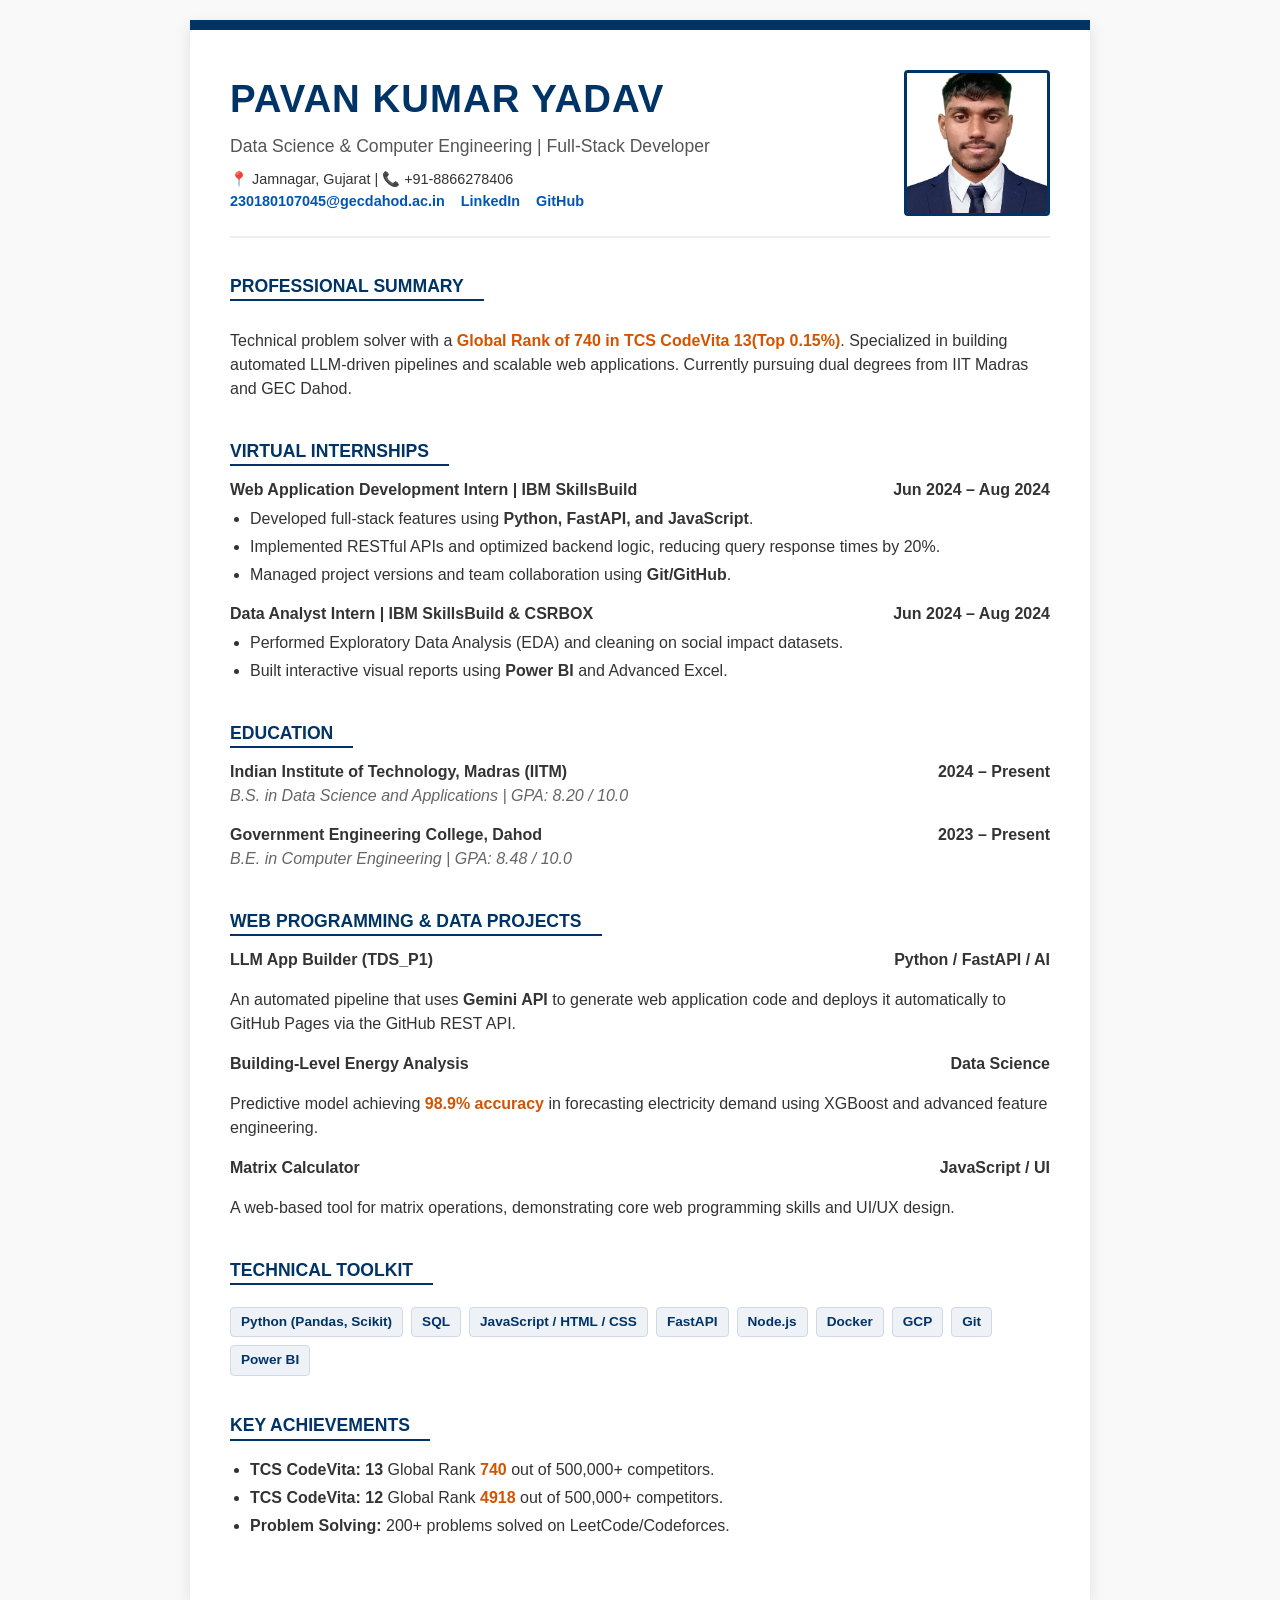
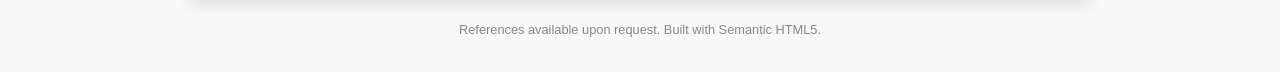
==== exp1.html @ a9606b03 "Initial commit" ====
<!DOCTYPE html>
<html lang="en">

<head>
    <meta charset="UTF-8">
    <meta name="viewport" content="width=device-width, initial-scale=1.0">
    <title>Resume - Pavan Kumar Yadav</title>
    <style>
        :root {
            --main-blue: #003366;
            --accent-orange: #d35400;
        }

        body {
            font-family: 'Segoe UI', Arial, sans-serif;
            line-height: 1.5;
            color: #333;
            max-width: 900px;
            margin: 0 auto;
            padding: 20px;
            background: #f9f9f9;
        }

        /* Layout */
        main {
            background: white;
            padding: 40px;
            border-top: 10px solid var(--main-blue);
            box-shadow: 0 5px 15px rgba(0, 0, 0, 0.1);
        }

        /* Header */
        header {
            display: flex;
            justify-content: space-between;
            align-items: flex-start;
            border-bottom: 2px solid #eee;
            padding-bottom: 20px;
            margin-bottom: 20px;
        }

        .header-text h1 {
            margin: 0;
            color: var(--main-blue);
            font-size: 2.4rem;
            text-transform: uppercase;
            letter-spacing: 1px;
        }

        .contact-links {
            margin-top: 10px;
            font-size: 0.9rem;
        }

        .contact-links a {
            text-decoration: none;
            color: #0056b3;
            font-weight: bold;
            margin-right: 12px;
        }

        .profile-photo {
            width: 140px;
            height: 140px;
            border: 3px solid var(--main-blue);
            border-radius: 4px;
            object-fit: cover;
        }

        /* Sections */
        section {
            margin-bottom: 22px;
        }

        h2 {
            font-size: 1.1rem;
            color: var(--main-blue);
            border-bottom: 2px solid var(--main-blue);
            display: inline-block;
            padding-right: 20px;
            text-transform: uppercase;
            margin-bottom: 12px;
        }

        .entry {
            margin-bottom: 15px;
        }

        .entry-header {
            display: flex;
            justify-content: space-between;
            font-weight: bold;
            font-size: 1rem;
        }

        .entry-sub {
            font-style: italic;
            color: #666;
            margin-bottom: 5px;
        }

        ul {
            padding-left: 20px;
            margin: 5px 0;
        }

        li {
            margin-bottom: 4px;
        }

        .highlight {
            color: var(--accent-orange);
            font-weight: bold;
        }

        .skills-grid {
            display: flex;
            flex-wrap: wrap;
            gap: 8px;
            margin-top: 10px;
        }

        .skill-tag {
            background: #eef2f7;
            padding: 4px 10px;
            border-radius: 4px;
            font-size: 0.85rem;
            font-weight: 600;
            color: var(--main-blue);
            border: 1px solid #d1d9e6;
        }
    </style>
</head>

<body>

    <main>
        <header>
            <div class="header-text">
                <h1>Pavan Kumar Yadav</h1>
                <p style="font-size: 1.1rem; color: #555; margin: 5px 0;">Data Science & Computer Engineering |
                    Full-Stack Developer</p>
                <div class="contact-links">
                    <span>📍 Jamnagar, Gujarat</span> | <span>📞 +91-8866278406</span><br>
                    <a href="mailto:230180107045@gecdahod.ac.in">230180107045@gecdahod.ac.in</a>
                    <a href="https://linkedin.com/in/pavan-kumar-yadav-634904363/">LinkedIn</a>
                    <a href="https://github.com/PAVAN2005-LAB">GitHub</a>
                </div>
            </div>
            <img src="pavan.jpg" alt="Pavan Kumar Yadav" class="profile-photo">
        </header>

        <section id="summary">
            <h2>Professional Summary</h2>
            <p>Technical problem solver with a <span class="highlight">Global Rank of 740 in TCS CodeVita 13(Top
                    0.15%)</span>. Specialized in building automated LLM-driven pipelines and scalable web applications.
                Currently pursuing dual degrees from <span class="bold">IIT Madras</span> and <span class="bold">GEC
                    Dahod</span>.</p>
        </section>

        <section id="experience">
            <h2>Virtual Internships</h2>
            <div class="entry">
                <div class="entry-header">
                    <span>Web Application Development Intern | IBM SkillsBuild</span>
                    <span>Jun 2024 – Aug 2024</span>
                </div>
                <ul>
                    <li>Developed full-stack features using <strong>Python, FastAPI, and JavaScript</strong>.</li>
                    <li>Implemented RESTful APIs and optimized backend logic, reducing query response times by 20%.</li>
                    <li>Managed project versions and team collaboration using <strong>Git/GitHub</strong>.</li>
                </ul>
            </div>
            <div class="entry">
                <div class="entry-header">
                    <span>Data Analyst Intern | IBM SkillsBuild & CSRBOX</span>
                    <span>Jun 2024 – Aug 2024</span>
                </div>
                <ul>
                    <li>Performed Exploratory Data Analysis (EDA) and cleaning on social impact datasets.</li>
                    <li>Built interactive visual reports using <strong>Power BI</strong> and Advanced Excel.</li>
                </ul>
            </div>
        </section>

        <section id="education">
            <h2>Education</h2>
            <div class="entry">
                <div class="entry-header">
                    <span>Indian Institute of Technology, Madras (IITM)</span>
                    <span>2024 – Present</span>
                </div>
                <div class="entry-sub">B.S. in Data Science and Applications | GPA: 8.20 / 10.0</div>
            </div>
            <div class="entry">
                <div class="entry-header">
                    <span>Government Engineering College, Dahod</span>
                    <span>2023 – Present</span>
                </div>
                <div class="entry-sub">B.E. in Computer Engineering | GPA: 8.48 / 10.0</div>
            </div>
        </section>

        <section id="projects">
            <h2>Web Programming & Data Projects</h2>
            <div class="entry">
                <div class="entry-header">
                    <span>LLM App Builder (TDS_P1)</span>
                    <span>Python / FastAPI / AI</span>
                </div>
                <p>An automated pipeline that uses <strong>Gemini API</strong> to generate web application code and
                    deploys it automatically to GitHub Pages via the GitHub REST API.</p>
            </div>
            <div class="entry">
                <div class="entry-header">
                    <span>Building-Level Energy Analysis</span>
                    <span>Data Science</span>
                </div>
                <p>Predictive model achieving <span class="highlight">98.9% accuracy</span> in forecasting electricity
                    demand using XGBoost and advanced feature engineering.</p>
            </div>
            <div class="entry">
                <div class="entry-header">
                    <span>Matrix Calculator</span>
                    <span>JavaScript / UI</span>
                </div>
                <p>A web-based tool for matrix operations, demonstrating core web programming skills and UI/UX design.
                </p>
            </div>
        </section>

        <section id="skills">
            <h2>Technical Toolkit</h2>
            <div class="skills-grid">
                <span class="skill-tag">Python (Pandas, Scikit)</span>
                <span class="skill-tag">SQL</span>
                <span class="skill-tag">JavaScript / HTML / CSS</span>
                <span class="skill-tag">FastAPI</span>
                <span class="skill-tag">Node.js</span>
                <span class="skill-tag">Docker</span>
                <span class="skill-tag">GCP</span>
                <span class="skill-tag">Git</span>
                <span class="skill-tag">Power BI</span>
            </div>
        </section>

        <section id="achievements">
            <h2>Key Achievements</h2>
            <ul>
                <li><strong>TCS CodeVita: 13</strong> Global Rank <span class="highlight">740</span> out of 500,000+
                    competitors.</li>
                <li><strong>TCS CodeVita: 12</strong> Global Rank <span class="highlight">4918</span> out of 500,000+
                    competitors.</li>
                <li><strong>Problem Solving:</strong> 200+ problems solved on LeetCode/Codeforces.</li>
            </ul>
        </section>
    </main>

    <footer style="text-align: center; margin-top: 20px; font-size: 0.8rem; color: #888;">
        <p>References available upon request. Built with Semantic HTML5.</p>
    </footer>

</body>

</html>
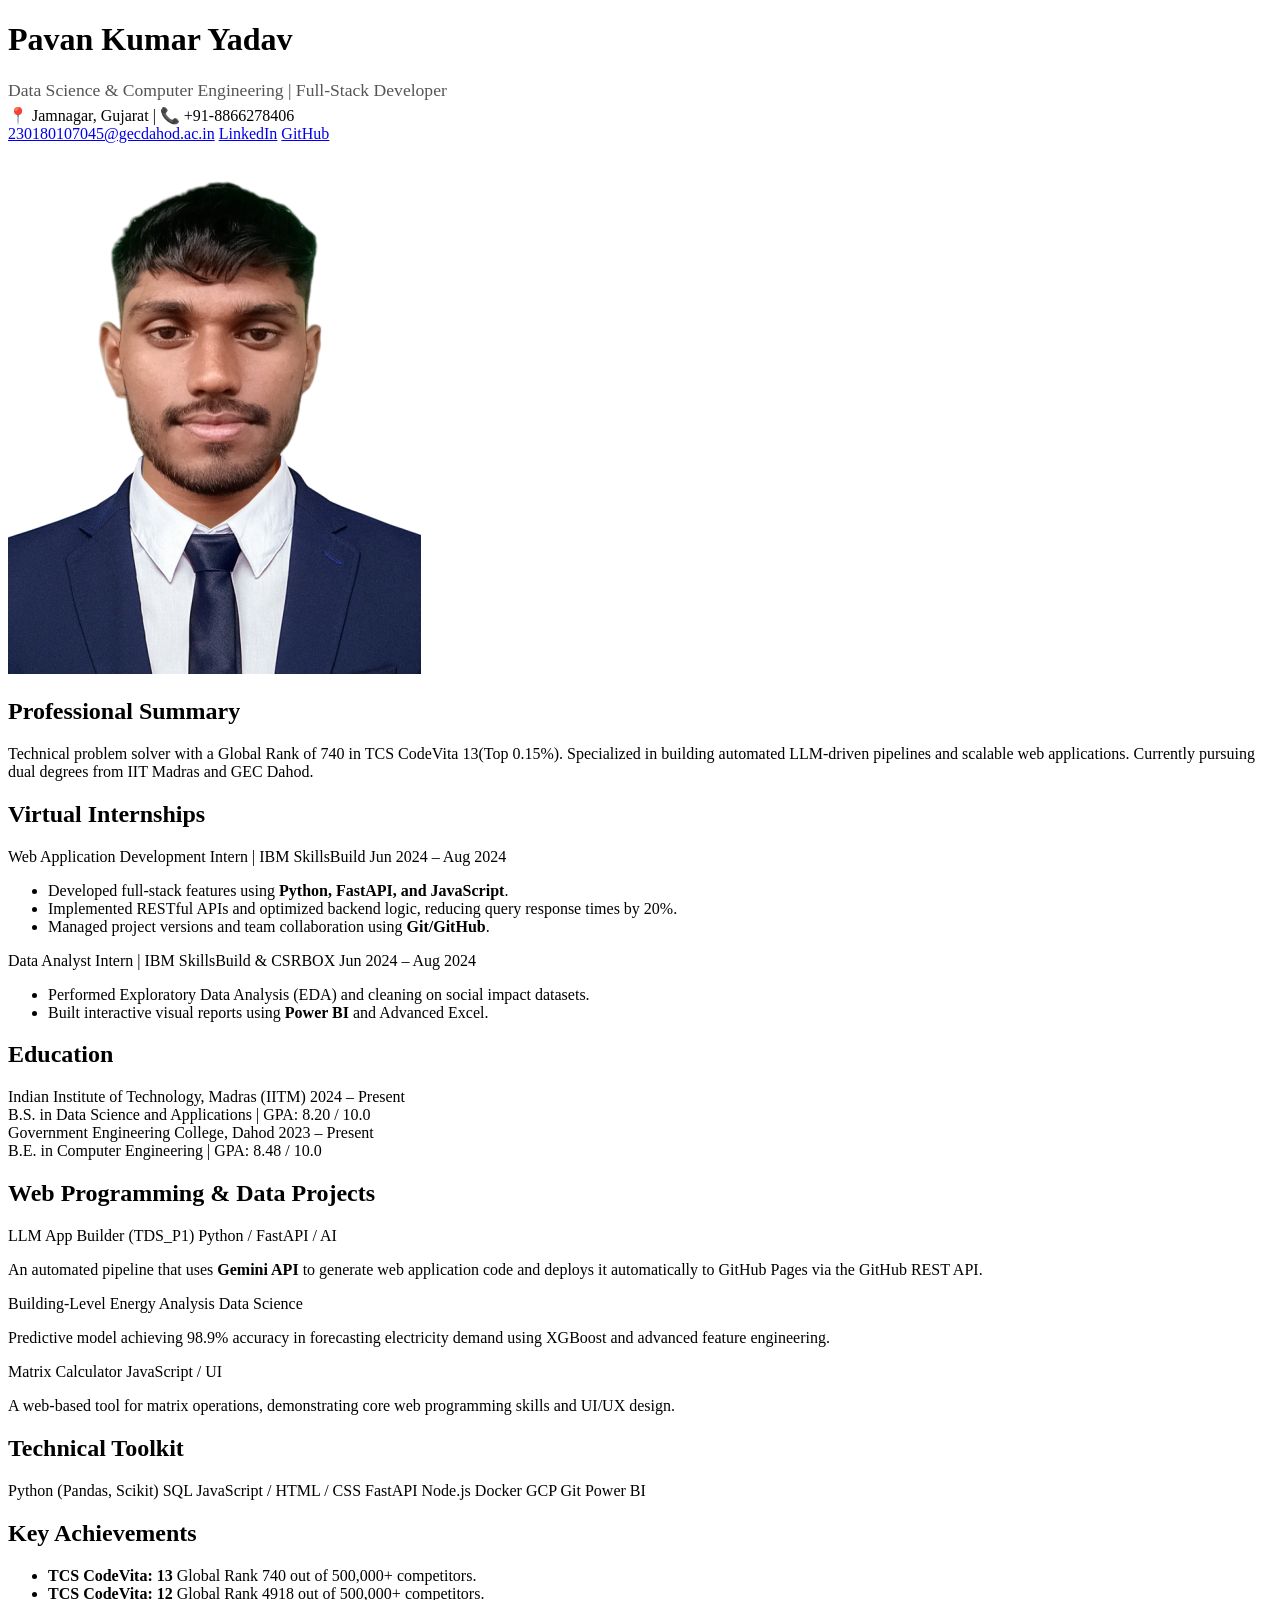
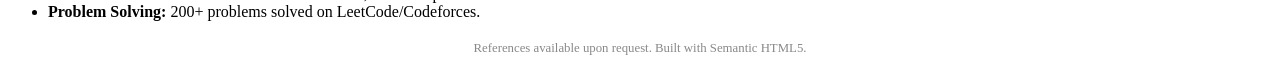
==== commit 4cf33fd0: "Remove CSS styles from exp1.html" ====
--- a/exp1.html
+++ b/exp1.html
@@ -5,131 +5,7 @@
     <meta charset="UTF-8">
     <meta name="viewport" content="width=device-width, initial-scale=1.0">
     <title>Resume - Pavan Kumar Yadav</title>
-    <style>
-        :root {
-            --main-blue: #003366;
-            --accent-orange: #d35400;
-        }
-
-        body {
-            font-family: 'Segoe UI', Arial, sans-serif;
-            line-height: 1.5;
-            color: #333;
-            max-width: 900px;
-            margin: 0 auto;
-            padding: 20px;
-            background: #f9f9f9;
-        }
-
-        /* Layout */
-        main {
-            background: white;
-            padding: 40px;
-            border-top: 10px solid var(--main-blue);
-            box-shadow: 0 5px 15px rgba(0, 0, 0, 0.1);
-        }
-
-        /* Header */
-        header {
-            display: flex;
-            justify-content: space-between;
-            align-items: flex-start;
-            border-bottom: 2px solid #eee;
-            padding-bottom: 20px;
-            margin-bottom: 20px;
-        }
-
-        .header-text h1 {
-            margin: 0;
-            color: var(--main-blue);
-            font-size: 2.4rem;
-            text-transform: uppercase;
-            letter-spacing: 1px;
-        }
-
-        .contact-links {
-            margin-top: 10px;
-            font-size: 0.9rem;
-        }
-
-        .contact-links a {
-            text-decoration: none;
-            color: #0056b3;
-            font-weight: bold;
-            margin-right: 12px;
-        }
-
-        .profile-photo {
-            width: 140px;
-            height: 140px;
-            border: 3px solid var(--main-blue);
-            border-radius: 4px;
-            object-fit: cover;
-        }
-
-        /* Sections */
-        section {
-            margin-bottom: 22px;
-        }
-
-        h2 {
-            font-size: 1.1rem;
-            color: var(--main-blue);
-            border-bottom: 2px solid var(--main-blue);
-            display: inline-block;
-            padding-right: 20px;
-            text-transform: uppercase;
-            margin-bottom: 12px;
-        }
-
-        .entry {
-            margin-bottom: 15px;
-        }
-
-        .entry-header {
-            display: flex;
-            justify-content: space-between;
-            font-weight: bold;
-            font-size: 1rem;
-        }
-
-        .entry-sub {
-            font-style: italic;
-            color: #666;
-            margin-bottom: 5px;
-        }
-
-        ul {
-            padding-left: 20px;
-            margin: 5px 0;
-        }
-
-        li {
-            margin-bottom: 4px;
-        }
-
-        .highlight {
-            color: var(--accent-orange);
-            font-weight: bold;
-        }
-
-        .skills-grid {
-            display: flex;
-            flex-wrap: wrap;
-            gap: 8px;
-            margin-top: 10px;
-        }
-
-        .skill-tag {
-            background: #eef2f7;
-            padding: 4px 10px;
-            border-radius: 4px;
-            font-size: 0.85rem;
-            font-weight: 600;
-            color: var(--main-blue);
-            border: 1px solid #d1d9e6;
-        }
-    </style>
+    
 </head>
 
 <body>
@@ -262,4 +138,4 @@
 
 </body>
 
-</html>+</html>
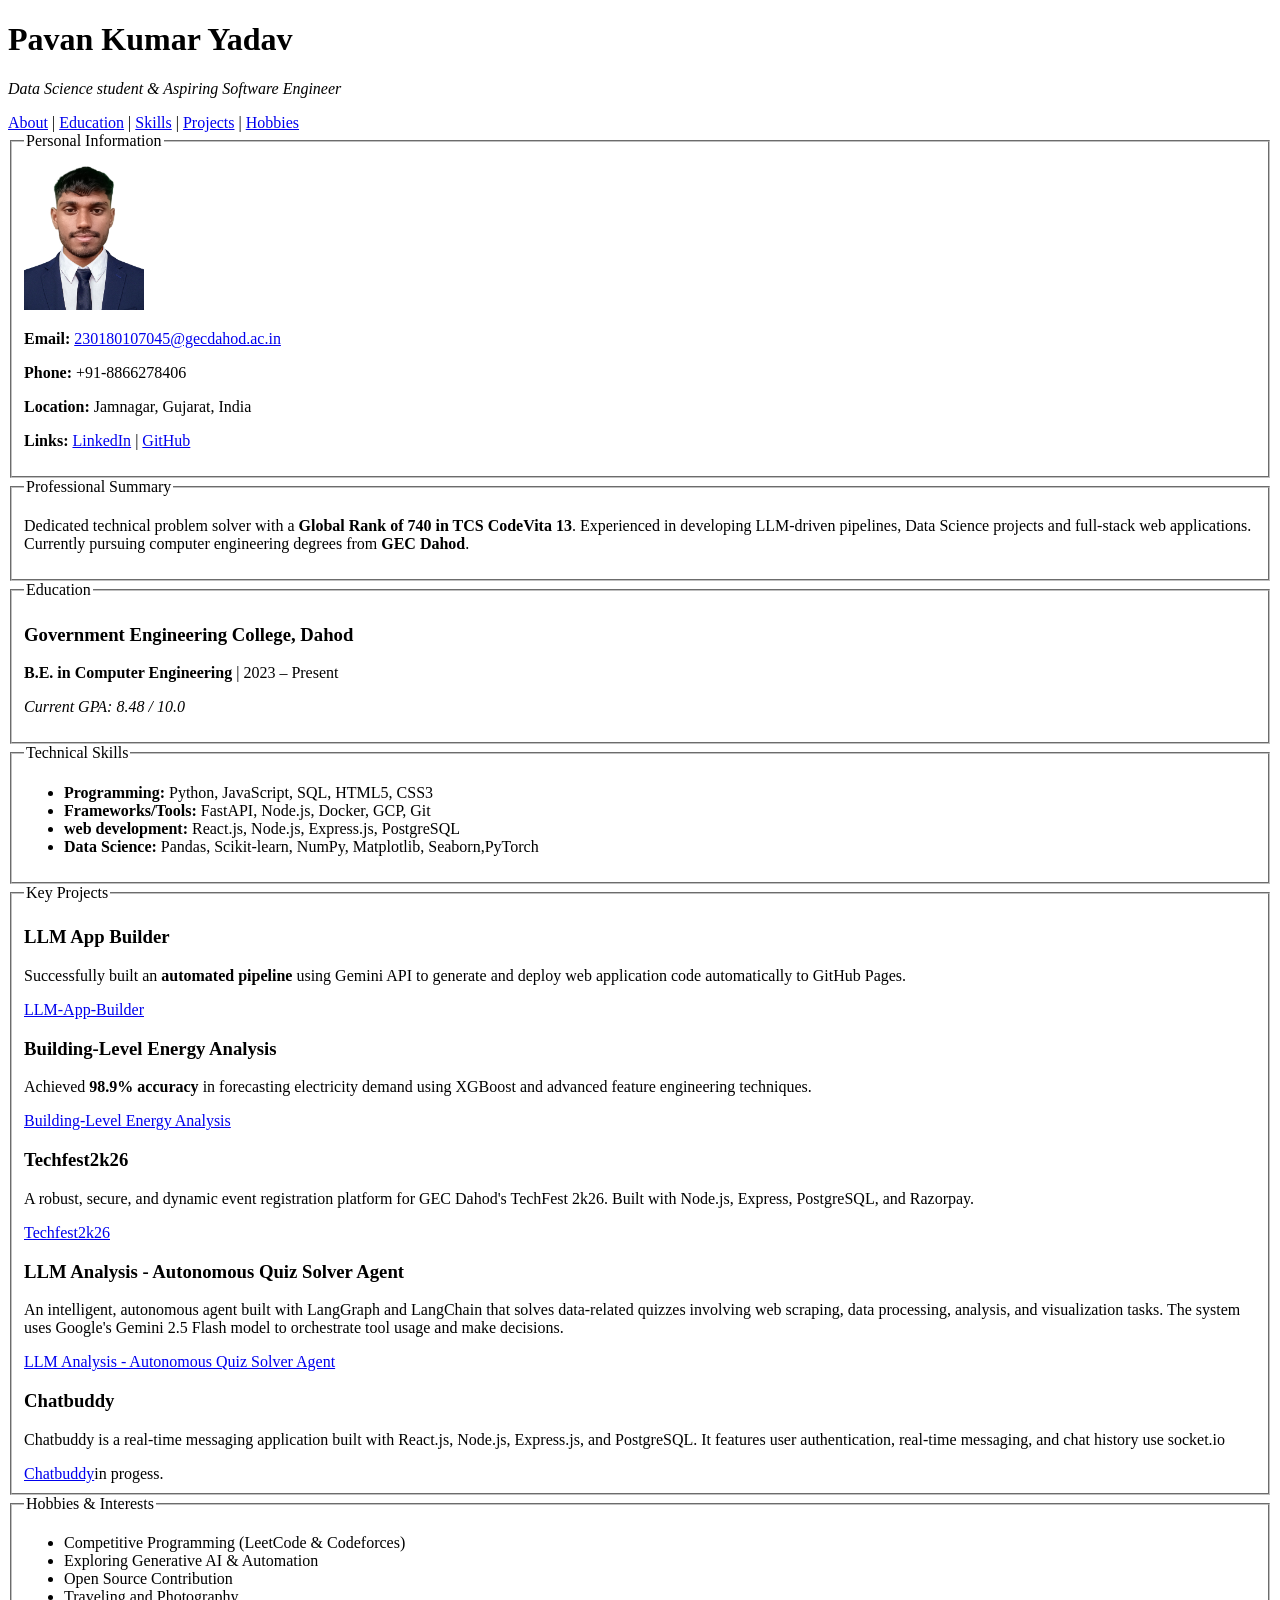
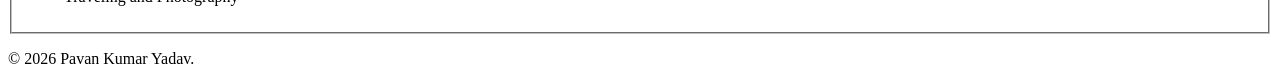
==== commit c6aa92dc: "Update exp1 and exp2 with semantic structure and fieldsets" ====
--- a/exp1.html
+++ b/exp1.html
@@ -4,138 +4,115 @@
 <head>
     <meta charset="UTF-8">
     <meta name="viewport" content="width=device-width, initial-scale=1.0">
-    <title>Resume - Pavan Kumar Yadav</title>
-    
+    <title>Professional Resume - Pavan Kumar Yadav</title>
 </head>
 
 <body>
 
-    <main>
-        <header>
-            <div class="header-text">
-                <h1>Pavan Kumar Yadav</h1>
-                <p style="font-size: 1.1rem; color: #555; margin: 5px 0;">Data Science & Computer Engineering |
-                    Full-Stack Developer</p>
-                <div class="contact-links">
-                    <span>📍 Jamnagar, Gujarat</span> | <span>📞 +91-8866278406</span><br>
-                    <a href="mailto:230180107045@gecdahod.ac.in">230180107045@gecdahod.ac.in</a>
-                    <a href="https://linkedin.com/in/pavan-kumar-yadav-634904363/">LinkedIn</a>
-                    <a href="https://github.com/PAVAN2005-LAB">GitHub</a>
-                </div>
-            </div>
-            <img src="pavan.jpg" alt="Pavan Kumar Yadav" class="profile-photo">
-        </header>
+    <header>
+        <h1>Pavan Kumar Yadav</h1>
+        <p><em>Data Science student & Aspiring Software Engineer</em></p>
+    </header>
 
-        <section id="summary">
-            <h2>Professional Summary</h2>
-            <p>Technical problem solver with a <span class="highlight">Global Rank of 740 in TCS CodeVita 13(Top
-                    0.15%)</span>. Specialized in building automated LLM-driven pipelines and scalable web applications.
-                Currently pursuing dual degrees from <span class="bold">IIT Madras</span> and <span class="bold">GEC
-                    Dahod</span>.</p>
-        </section>
+    <nav>
+        <a href="#about">About</a> |
+        <a href="#education">Education</a> |
+        <a href="#skills">Skills</a> |
+        <a href="#projects">Projects</a> |
+        <a href="#hobbies">Hobbies</a>
+    </nav>
 
-        <section id="experience">
-            <h2>Virtual Internships</h2>
-            <div class="entry">
-                <div class="entry-header">
-                    <span>Web Application Development Intern | IBM SkillsBuild</span>
-                    <span>Jun 2024 – Aug 2024</span>
-                </div>
-                <ul>
-                    <li>Developed full-stack features using <strong>Python, FastAPI, and JavaScript</strong>.</li>
-                    <li>Implemented RESTful APIs and optimized backend logic, reducing query response times by 20%.</li>
-                    <li>Managed project versions and team collaboration using <strong>Git/GitHub</strong>.</li>
-                </ul>
-            </div>
-            <div class="entry">
-                <div class="entry-header">
-                    <span>Data Analyst Intern | IBM SkillsBuild & CSRBOX</span>
-                    <span>Jun 2024 – Aug 2024</span>
-                </div>
-                <ul>
-                    <li>Performed Exploratory Data Analysis (EDA) and cleaning on social impact datasets.</li>
-                    <li>Built interactive visual reports using <strong>Power BI</strong> and Advanced Excel.</li>
-                </ul>
-            </div>
-        </section>
+    <fieldset id="about">
+        <legend>Personal Information</legend>
+        <div>
+            <img src="pavan.jpg" alt="Pavan Kumar Yadav Profile" width="120">
+            <p><strong>Email:</strong> <a href="mailto:230180107045@gecdahod.ac.in">230180107045@gecdahod.ac.in</a></p>
+            <p><strong>Phone:</strong> +91-8866278406</p>
+            <p><strong>Location:</strong> Jamnagar, Gujarat, India</p>
+            <p><strong>Links:</strong>
+                <a href="https://linkedin.com/in/pavan-kumar-yadav-634904363/">LinkedIn</a> |
+                <a href="https://github.com/PAVAN2005-LAB">GitHub</a>
+            </p>
+        </div>
 
-        <section id="education">
-            <h2>Education</h2>
-            <div class="entry">
-                <div class="entry-header">
-                    <span>Indian Institute of Technology, Madras (IITM)</span>
-                    <span>2024 – Present</span>
-                </div>
-                <div class="entry-sub">B.S. in Data Science and Applications | GPA: 8.20 / 10.0</div>
-            </div>
-            <div class="entry">
-                <div class="entry-header">
-                    <span>Government Engineering College, Dahod</span>
-                    <span>2023 – Present</span>
-                </div>
-                <div class="entry-sub">B.E. in Computer Engineering | GPA: 8.48 / 10.0</div>
-            </div>
-        </section>
+    </fieldset>
 
-        <section id="projects">
-            <h2>Web Programming & Data Projects</h2>
-            <div class="entry">
-                <div class="entry-header">
-                    <span>LLM App Builder (TDS_P1)</span>
-                    <span>Python / FastAPI / AI</span>
-                </div>
-                <p>An automated pipeline that uses <strong>Gemini API</strong> to generate web application code and
-                    deploys it automatically to GitHub Pages via the GitHub REST API.</p>
-            </div>
-            <div class="entry">
-                <div class="entry-header">
-                    <span>Building-Level Energy Analysis</span>
-                    <span>Data Science</span>
-                </div>
-                <p>Predictive model achieving <span class="highlight">98.9% accuracy</span> in forecasting electricity
-                    demand using XGBoost and advanced feature engineering.</p>
-            </div>
-            <div class="entry">
-                <div class="entry-header">
-                    <span>Matrix Calculator</span>
-                    <span>JavaScript / UI</span>
-                </div>
-                <p>A web-based tool for matrix operations, demonstrating core web programming skills and UI/UX design.
-                </p>
-            </div>
-        </section>
+    <fieldset id="summary">
+        <legend>Professional Summary</legend>
+        <p>Dedicated technical problem solver with a <strong>Global Rank of 740 in TCS CodeVita 13</strong>.
+            Experienced in developing LLM-driven pipelines, Data Science projects and full-stack web applications.
+            Currently pursuing
+            computer engineering degrees from <strong>GEC Dahod</strong>.</p>
+    </fieldset>
 
-        <section id="skills">
-            <h2>Technical Toolkit</h2>
-            <div class="skills-grid">
-                <span class="skill-tag">Python (Pandas, Scikit)</span>
-                <span class="skill-tag">SQL</span>
-                <span class="skill-tag">JavaScript / HTML / CSS</span>
-                <span class="skill-tag">FastAPI</span>
-                <span class="skill-tag">Node.js</span>
-                <span class="skill-tag">Docker</span>
-                <span class="skill-tag">GCP</span>
-                <span class="skill-tag">Git</span>
-                <span class="skill-tag">Power BI</span>
-            </div>
-        </section>
+    <fieldset id="education">
+        <legend>Education</legend>
+        <article>
+            <h3>Government Engineering College, Dahod</h3>
+            <p><strong>B.E. in Computer Engineering</strong> | 2023 – Present</p>
+            <p><em>Current GPA: 8.48 / 10.0</em></p>
+        </article>
+    </fieldset>
 
-        <section id="achievements">
-            <h2>Key Achievements</h2>
-            <ul>
-                <li><strong>TCS CodeVita: 13</strong> Global Rank <span class="highlight">740</span> out of 500,000+
-                    competitors.</li>
-                <li><strong>TCS CodeVita: 12</strong> Global Rank <span class="highlight">4918</span> out of 500,000+
-                    competitors.</li>
-                <li><strong>Problem Solving:</strong> 200+ problems solved on LeetCode/Codeforces.</li>
-            </ul>
-        </section>
-    </main>
+    <fieldset id="skills">
+        <legend>Technical Skills</legend>
+        <ul>
+            <li><strong>Programming:</strong> Python, JavaScript, SQL, HTML5, CSS3</li>
+            <li><strong>Frameworks/Tools:</strong> FastAPI, Node.js, Docker, GCP, Git</li>
+            <li><strong>web development:</strong> React.js, Node.js, Express.js, PostgreSQL</li>
+            <li><strong>Data Science:</strong> Pandas, Scikit-learn, NumPy, Matplotlib, Seaborn,PyTorch</li>
+        </ul>
+    </fieldset>
 
-    <footer style="text-align: center; margin-top: 20px; font-size: 0.8rem; color: #888;">
-        <p>References available upon request. Built with Semantic HTML5.</p>
+    <fieldset id="projects">
+        <legend>Key Projects</legend>
+        <article>
+            <h3>LLM App Builder</h3>
+            <p>Successfully built an <strong>automated pipeline</strong> using Gemini API to generate and deploy
+                web application code automatically to GitHub Pages.</p>
+            <a href="https://github.com/PAVAN2005-LAB/TDS_P1_SEP_2025">LLM-App-Builder</a>
+        </article>
+        <article>
+            <h3>Building-Level Energy Analysis</h3>
+            <p>Achieved <strong>98.9% accuracy</strong> in forecasting electricity demand using XGBoost and
+                advanced feature engineering techniques.</p>
+            <a href="https://github.com/PAVAN2005-LAB/Energy_Consumption_Analysis">Building-Level Energy Analysis</a>
+        </article>
+        <article>
+            <h3>Techfest2k26</h3>
+            <p>A robust, secure, and dynamic event registration platform for GEC Dahod's TechFest 2k26.
+                Built with Node.js, Express, PostgreSQL, and Razorpay.</p>
+            <a href="https://github.com/PAVAN2005-LAB/Techfest2k26">Techfest2k26</a>
+        </article>
+        <article>
+            <h3>LLM Analysis - Autonomous Quiz Solver Agent</h3>
+            <p>An intelligent, autonomous agent built with LangGraph and LangChain that solves data-related quizzes
+                involving web scraping, data processing, analysis, and visualization tasks.
+                The system uses Google's Gemini 2.5 Flash model to orchestrate tool usage and make decisions.</p>
+            <a href="https://github.com/PAVAN2005-LAB/TDS_P2_SEP_2025">LLM Analysis - Autonomous Quiz Solver Agent</a>
+        </article>
+        <article>
+            <h3>Chatbuddy</h3>
+            <p>Chatbuddy is a real-time messaging application built with React.js, Node.js, Express.js, and PostgreSQL.
+                It features user authentication, real-time messaging, and chat history use socket.io </p>
+            <a href="#">Chatbuddy</a>in progess.
+        </article>
+    </fieldset>
+
+    <fieldset id="hobbies">
+        <legend>Hobbies & Interests</legend>
+        <ul>
+            <li>Competitive Programming (LeetCode & Codeforces)</li>
+            <li>Exploring Generative AI & Automation</li>
+            <li>Open Source Contribution</li>
+            <li>Traveling and Photography</li>
+        </ul>
+    </fieldset>
+
+    <footer>
+        <p>&copy; 2026 Pavan Kumar Yadav. </p>
     </footer>
 
 </body>
 
-</html>
+</html>
